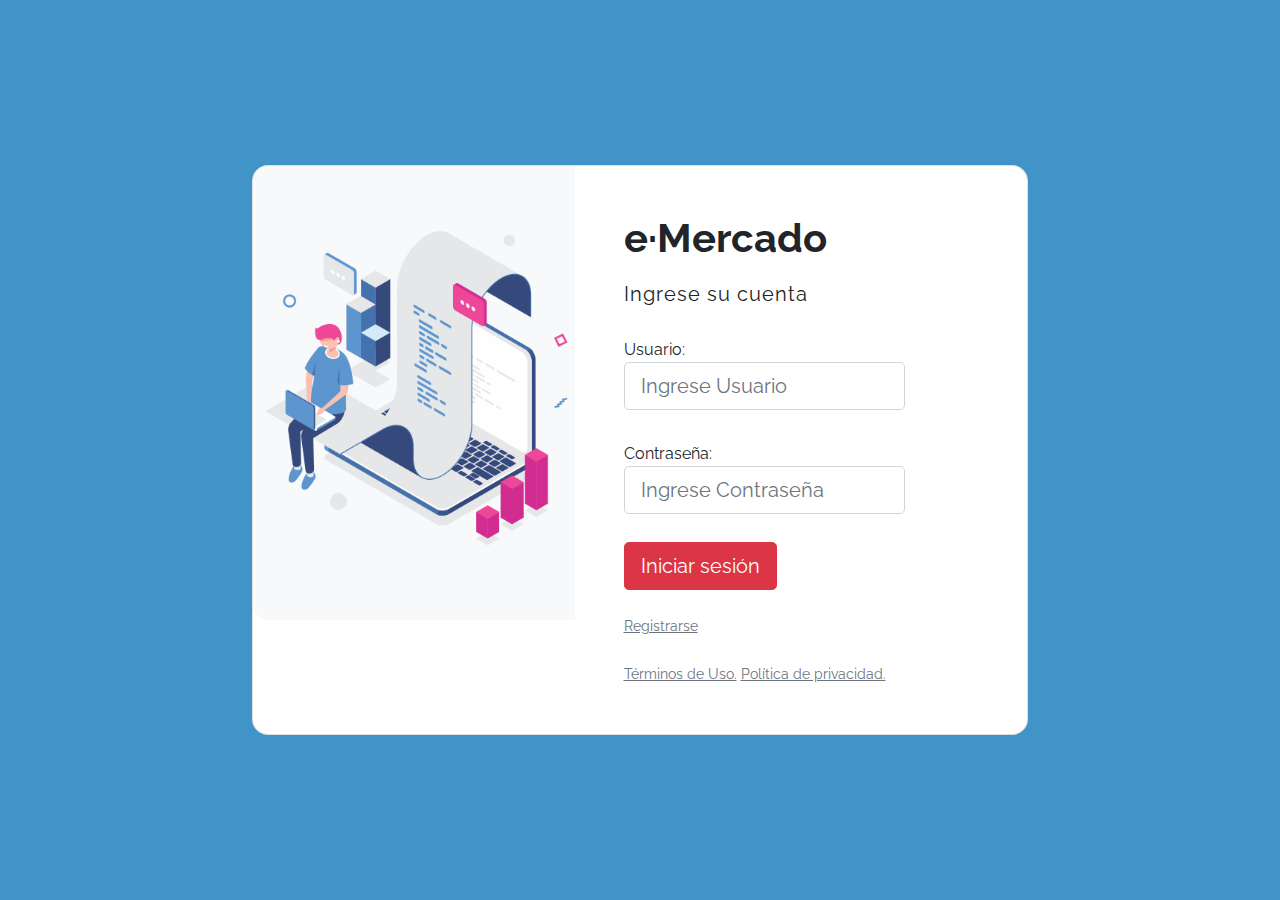
==== cart.html @ 57d696bf "4 Entrega & Modificaciones" ====
<!DOCTYPE html>
<html lang="es">

<head>
  <meta http-equiv="Content-Type" content="text/html; charset=UTF-8">
  <meta name="viewport" content="width=device-width, initial-scale=1, shrink-to-fit=no">
  <title>eMercado - Todo lo que busques está aquí</title>
  <link href="https://fonts.googleapis.com/css?family=Raleway:300,300i,400,400i,700,700i,900,900i" rel="stylesheet">
  <link href="css/bootstrap.min.css" rel="stylesheet">
  <link href="css/font-awesome.min.css" rel="stylesheet">
  <link href="css/styles.css" rel="stylesheet">
</head>

<body>
  <nav class="navbar navbar-expand-lg navbar-dark bg-dark p-1">
    <div class="container">
      <button class="navbar-toggler" type="button" data-bs-toggle="collapse" data-bs-target="#navbarNav"
        aria-controls="navbarNav" aria-expanded="false" aria-label="Toggle navigation">
        <span class="navbar-toggler-icon"></span>
      </button>
      <div class="collapse navbar-collapse" id="navbarNav">
        <ul class="navbar-nav w-100 justify-content-between">
          <li class="nav-item">
            <a class="nav-link" href="index.html">Inicio</a>
          </li>
          <li class="nav-item">
            <a class="nav-link" href="categories.html">Categorías</a>
          </li>
          <li class="nav-item">
            <a class="nav-link" href="sell.html">Vender</a>
          </li>
          <div class="dropdown">
            <button class="btn btn-danger dropdown-toggle" type="button" id="usuario" data-bs-toggle="dropdown" aria-expanded="false">
            </button>
            <ul class="dropdown-menu" aria-labelledby="dropdownMenuButton1">
              <li><a class="dropdown-item" href="/cart.html">Mi Carrito</a></li>
              <li><a class="dropdown-item" href="/my-profile.html">Mi Perfil</a></li>
              <li><a class="dropdown-item" id="cerrar">Cerrar Sesion</a></li>
            </ul>
          </div> 
          
          <li class="nav-item">
          </li>
        </ul>
      </div>
    </div>
  </nav>
  <main>
    <div class="container">
      <div class="alert alert-danger text-center" role="alert">
        <h4 class="alert-heading">Carrito</h4>
      </div>
    </div>
  </main>
  <footer class="text-muted">
    <div class="container">
      <p class="float-end">
        <a href="#">Volver arriba</a>
      </p>
      <p>Este sitio forma parte de <a href="https://jovenesaprogramar.edu.uy/" target="_blank">Jovenes a Programar</a> -
        2022</p>
      <p>Clickea <a target="_blank" href="Letra.pdf">aquí</a> para descargar la letra del obligatorio.</p>
    </div>
  </footer>
  <div id="spinner-wrapper">
    <div class="lds-ring">
      <div></div>
      <div></div>
      <div></div>
      <div></div>
    </div>
  </div>
  <script src="js/bootstrap.bundle.min.js"></script>
  <script src="js/init.js"></script>
  <script src="js/cart.js"></script>
  <script src="js/session.js"></script>
</body>

</html>
---- css/styles.css ----
.jumbotron,
.card-body,
.container,
.site-header {
  font-family: 'Raleway', serif !important;
}

.jumbotron .display-4 {
  font-weight: bold;
}

nav a {
  text-decoration: none;
}

.bd-placeholder-img {
  font-size: 1.125rem;
  text-anchor: middle;
  -webkit-user-select: none;
  -moz-user-select: none;
  -ms-user-select: none;
  user-select: none;
}

@media (min-width: 768px) {
  .bd-placeholder-img-lg {
    font-size: 3.5rem;
  }
}

.jumbotron {
  height: 50vh;
  padding: 5em inherit;
  margin-bottom: 0;
  background-color: #53C0FB;
  background: url('../img/cover_back.png');
  background-size: cover;
  background-position: center;
  background-repeat: no-repeat;
  color: black;
  font-weight: bold;
}

@media (min-width: 768px) {
  .jumbotron {
    padding-top: 6rem;
    padding-bottom: 6rem;
  }
}

.jumbotron p:last-child {
  margin-bottom: 0;
}

.jumbotron-heading {
  font-weight: 300;
}

.jumbotron .container {
  max-width: 40rem;
  background-color: rgba(255, 255, 255, 0.5);
  border-radius: 10px;
  text-shadow: 1px 1px 2px grey;
}

.jumbotron .lead {
  font-size: 38px;
}

footer {
  padding-top: 3rem;
  padding-bottom: 3rem;
}

footer p {
  margin-bottom: .25rem;
}

.site-header a {
  color: white;
  transition: ease-in-out color .15s;
}

.site-header .dropdown-menu a {
  color: black;
}

.dropzone {
  border: 2px dashed #0087F7;
  border-radius: 5px;
  background: white;
}

.img-fit {
  max-height: 100%;
}

.alert {
  position: fixed;
  top: 80px;
  width: 50%;
  left: 50%;
  transform: translate(-50%, 0);
}

.lds-ring {
  display: inline-block;
  position: relative;
  width: 64px;
  height: 64px;
  top: 50%;
  left: 50%;
}

.cursor-active {
  cursor: pointer;
}

.left {
  float: left;
  padding: 4px;
  background-color: rgba(255, 255, 255, 0.5);
}

.lds-ring div {
  box-sizing: border-box;
  display: block;
  position: absolute;
  width: 51px;
  height: 51px;
  margin: 6px;
  border: 6px solid #fff;
  border-radius: 50%;
  animation: lds-ring 1.2s cubic-bezier(0.5, 0, 0.5, 1) infinite;
  border-color: #fff transparent transparent transparent;
}

.lds-ring div:nth-child(1) {
  animation-delay: -0.45s;
}

.lds-ring div:nth-child(2) {
  animation-delay: -0.3s;
}

.lds-ring div:nth-child(3) {
  animation-delay: -0.15s;
}

@keyframes lds-ring {
  0% {
    transform: rotate(0deg);
  }

  100% {
    transform: rotate(360deg);
  }
}

.signin {
  width: 100%;
  max-width: 330px;
  padding: 15px;
  margin: auto;
}

#spinner-wrapper {
  position: fixed;
  background-color: rgba(0, 0, 0, 0.5);
  width: 100%;
  height: 100%;
  top: 0;
  left: 0;
  z-index: 1021;
  display: none;
}

main {
  min-height: calc(100vh - 210px);
}

a.custom-card,
a.custom-card:hover {
  color: inherit;
  text-decoration: inherit;
}

.checked {
  color: orange;
}

.incompleto {
  border-color: red;
}

#cerrar {
  display: none;
}

.container {
  max-width: 960px;
}

.alert {
  position: fixed;
  top: 80px;
  width: 50%;
  left: 50%;
  transform: translate(-50%, 0);
}

#estrellas {
  color: orange;
}
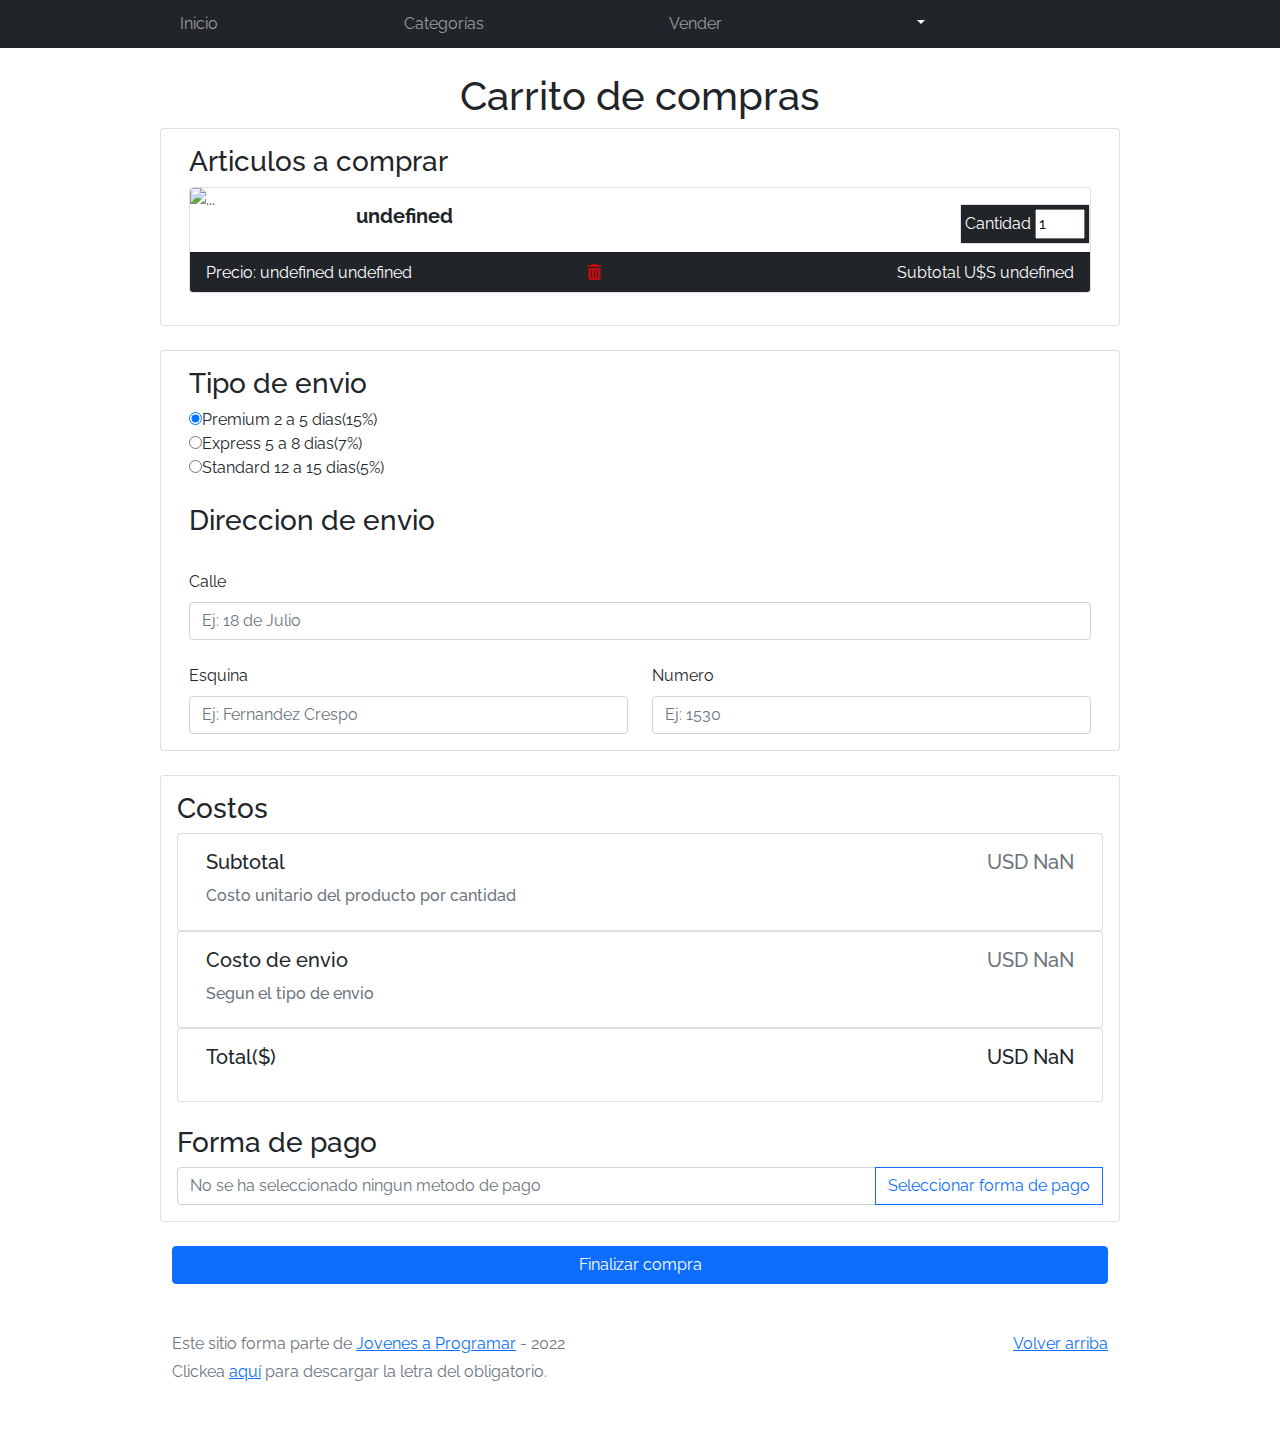
==== commit 6f41ea6a: "5, 6 Entrega y modificaciones" ====
--- a/cart.html
+++ b/cart.html
@@ -9,6 +9,7 @@
   <link href="css/bootstrap.min.css" rel="stylesheet">
   <link href="css/font-awesome.min.css" rel="stylesheet">
   <link href="css/styles.css" rel="stylesheet">
+  <script src="//cdn.jsdelivr.net/npm/sweetalert2@11"></script>
 </head>
 
 <body>
@@ -30,15 +31,15 @@
             <a class="nav-link" href="sell.html">Vender</a>
           </li>
           <div class="dropdown">
-            <button class="btn btn-danger dropdown-toggle" type="button" id="usuario" data-bs-toggle="dropdown" aria-expanded="false">
+            <button class="btn btn-dark dropdown-toggle" type="button" id="usuario" data-bs-toggle="dropdown" aria-expanded="false">
             </button>
-            <ul class="dropdown-menu" aria-labelledby="dropdownMenuButton1">
-              <li><a class="dropdown-item" href="/cart.html">Mi Carrito</a></li>
-              <li><a class="dropdown-item" href="/my-profile.html">Mi Perfil</a></li>
-              <li><a class="dropdown-item" id="cerrar">Cerrar Sesion</a></li>
+            <ul class="dropdown-menu dropdown-menu" aria-labelledby="dropdownMenuButton2" id="dark">
+              <li><a class="dropdown-item text-center" href="/my-profile.html"><span id="fa-user"><i class="fas fa-user"></i> </span>Mi Perfil</a></li>
+              <li><a class="dropdown-item text-center" href="/cart.html"><span id="fa-cart"><i class="fas fa-cart-arrow-down"></i> </span> Mi Carrito</a> </li>
+              <li><hr class="dropdown-divider"></li>
+              <li><a class="dropdown-item text-center" href="#" id="cerrar"><span id="fa-session"><i class="fas fa-user-lock"></i> </span>Cerrar Sesion</a></li>
             </ul>
-          </div> 
-          
+          </div>
           <li class="nav-item">
           </li>
         </ul>
@@ -46,12 +47,210 @@
     </div>
   </nav>
   <main>
-    <div class="container">
-      <div class="alert alert-danger text-center" role="alert">
-        <h4 class="alert-heading">Carrito</h4>
-      </div>
-    </div>
+    <br>
+    <form class="needs-validation" novalidate>
+    <div class="container text-center">
+      <h1>Carrito de compras</h1>
+    </div>
+    <div class="container card p-3 bg-white col-4 w-auto h-auto">
+      <h3 class="container">Articulos a comprar</h3>
+    <div class="container " id="mostrar">
+    </div>
+    </div>
+    <br>
+    <div class="container card p-3 bg-white col-4 w-auto h-auto">
+      <div class="container ">
+        <h3>Tipo de envio</h3>
+        <input type="radio" name="tipoDeEnvio" value=0.15 checked>Premium 2 a 5 dias(15%) <br>
+        <input type="radio" name="tipoDeEnvio" value=0.07>Express 5 a 8 dias(7%) <br>
+        <input type="radio" name="tipoDeEnvio" value=0.05>Standard 12 a 15 dias(5%) <br>
+        <br><h3>Direccion de envio</h3>
+        <br>
+        <div class="row">
+          <div class="col-12">
+            
+            <label for="validationCustom01" class="form-label">Calle</label>
+            <input type="text" class="form-control" placeholder="Ej: 18 de Julio" required>
+            <div class="invalid-feedback">
+              Agregar Calle
+            </div>
+            <div class="valid-feedback">
+              Calle Ingresada Correctamente
+            </div>
+          </div>
+          
+          <div class="col"><br>
+            <label for="validationCustom02" class="form-label">Esquina</label>
+            <input type="text" class="form-control" placeholder="Ej: Fernandez Crespo" required>
+            <div class="invalid-feedback">
+              Agregar Esquina
+            </div>
+            <div class="valid-feedback">
+              Esquina Ingresada Correctamente
+            </div>
+          </div>
+          <div class="col"> <br>
+          
+            <label for="validationCustom03" class="form-label">Numero</label>
+            <input type="text" minlength="1" maxlength="20" class="form-control" placeholder="Ej: 1530" required >
+            <div class="invalid-feedback">
+              Agregar Numero de puerta
+            </div>
+            <div class="valid-feedback">
+              Numero Ingresado Correctamente
+            </div>
+          </div>
+        </div>
+      </div>
+    </div>
+    <br>
+   
+    <div class="container card p-3 bg-white col-4 w-auto h-auto">
+    
+      <h3>Costos</h3>
+    
+    
+    <div class="container card" >
+      <div class="card-body">
+        <div class="card-title d-flex">
+          <h5 class="me-auto">Subtotal</h5>
+          <h5 class="text-end text-muted">USD <span id="costo"></span></h5>
+        </div>
+        <h6 class="card-subtitle mb-2 text-muted">Costo unitario del producto por cantidad </h6>
+      </div>
+    </div>
+    <div class="container card" >
+      <div class="card-body">
+        <div class="card-title d-flex">
+          <h5 class="me-auto">Costo de envio</h5>
+          <h5 class="text-end text-muted">USD <span id='porcentajeEnvio'></span></h5>
+        </div>
+        <h6 class="card-subtitle mb-2 text-muted">Segun el tipo de envio</h6>
+      </div>
+    </div>
+    <div class="container card" >
+      <div class="card-body">
+        <div class="card-title d-flex">
+          <h5 class="me-auto">Total($)</h5>
+          <h5 class="text-end">USD <span id='total'></span></h5>
+        </div>
+      </div>
+    </div>
+    <br>
+    <h3>Forma de pago</h3>
+    <div class="input-group">
+      <input type="text" id="seleccion" class="form-control" placeholder="No se ha seleccionado ningun metodo de pago" aria-label="Recipient's username" maxlength="0" aria-describedby="button-addon2" required>
+      <button id="hola" class="btn btn-outline-primary" type="button" data-bs-toggle="modal" data-bs-target="#exampleModal">Seleccionar forma de pago</button>
+      <div class="invalid-feedback">
+        Ingresar Metodo de pago
+      </div>
+      <div class="valid-feedback">
+        Metodo Ingresado Correctamente
+      </div>
+    </div>
+    </div>
+    <br>
+    <div class="container d-grid ">
+      <button class="btn btn-primary" type="submit" >Finalizar compra</button>
+    </div>
+  </form>
+
+    <!-- Modal -->
+    <form class="needs-validation" id="formDeModal" novalidate>
+    <div class="modal fade" id="exampleModal" tabindex="-1" aria-labelledby="exampleModalLabel" aria-hidden="true">
+      <div class="modal-dialog">
+        <div class="modal-content">
+          <div class="modal-header">
+            <h5 class="modal-title" id="exampleModalLabel">Forma de pago</h5>
+            <button type="button" class="btn-close" data-bs-dismiss="modal" aria-label="Close"></button>
+          </div>
+          <div class="modal-body">
+            <div class="accordion" id="accordionExample">
+              <div class="accordion-item">
+                <h2 class="accordion-header" id="headingOne">
+                  <button class="accordion-button" type="button" data-bs-toggle="collapse" data-bs-target="#collapseOne" aria-expanded="true" aria-controls="collapseOne">
+                    Tarjeta de credito
+                  </button>
+                </h2>
+                <div id="collapseOne" class="accordion-collapse collapse show" aria-labelledby="headingOne" data-bs-parent="#accordionExample">
+                  <div class="accordion-body">
+                    
+                    <input id="tarjetaCredito" type="radio" name="formaDePago" value="Tarjeta de credito">Tarjeta de credito
+                    <hr>
+                    <div class="row gy-3">
+                      <div class="col-md-6">
+                      <label for="cc-name" class="form-label">Número de tarjeta</label>
+                      <input type="tel" class="form-control" placeholder="####-####-####-####" maxlength="18" id="numeroDeTarjeta" pattern="[0-9]{13,18}" required>
+                      <div class="invalid-feedback">
+                        Ingresar tarjeta valida (entre 13 y 18 digitos)
+                      </div>
+                      <div class="valid-feedback">
+                        Tarjeta Ingresada Correctamente
+                      </div>
+                      </div>
+                      <div class="col-md-6">
+                      <label for="cc-number" class="form-label">Codigo de seg(CVV)</label>
+                      <input type="tel" class="form-control" placeholder="###" maxlength="3" id="cvv" pattern="[0-9]{3}" required>
+                      <div class="invalid-feedback">
+                        Ingresar Codigo valido (3 digitos)
+                      </div>
+                      <div class="valid-feedback">
+                        Codigo Ingresado Correctamente
+                      </div>
+                      </div>
+                      
+                      <div class="col-md-6">
+                      <label for="cc-expiration" class="form-label">Vencimiento (MM/AA)</label>
+                      <input type="text" class="form-control" minlength="5" maxlength="5" id="vencimiento" placeholder="MM/AA" required>
+                      <div class="invalid-feedback">
+                        Ingresar fecha (Formato valido MM/AA)
+                      </div>
+                      <div class="valid-feedback">
+                        Fecha Ingresada Correctamente
+                      </div>
+                      </div>
+                      </div>
+                  </div>
+                </div>
+              </div>
+              <div class="accordion-item">
+                <h2 class="accordion-header" id="headingTwo">
+                  <button class="accordion-button collapsed" type="button" data-bs-toggle="collapse" data-bs-target="#collapseTwo" aria-expanded="false" aria-controls="collapseTwo">
+                    Transferencia bancaria
+                  </button>
+                </h2>
+                <div id="collapseTwo" class="accordion-collapse collapse" aria-labelledby="headingTwo" data-bs-parent="#accordionExample">
+                  <div class="accordion-body">
+                    <input id= "transferenciaBancaria" type="radio" name="formaDePago" value="Transferencia bancaria">Transferencia bancaria
+                    <br>
+                    <hr>
+                    <div class="row gy-3">
+                      <div class="col-md-8">
+                      <label for="cc-name" class="form-label">Número de cuenta</label>
+                      <input type="tel" class="form-control text-center" maxlength="24" placeholder="####-####-####-####-####" id="numeroDeCuenta" pattern="[0-9,a-z,A-Z]{14,24}" required>
+                      <div class="invalid-feedback">
+                        Ingresar numero de cuenta (Entre 14 y 24 digitos)
+                      </div>
+                      <div class="valid-feedback">
+                        Transferencia Ingresada Correctamente
+                      </div>
+                      </div>
+                    </div>
+                  </div>
+                </div>
+              </div>
+            </div>
+          </div>
+          <div class="modal-footer">
+            <button type="button" class="btn btn-secondary" data-bs-dismiss="modal" id="guardar">Cerrar</button>
+            <button type="submit" class="btn btn-primary" id="sweetAlert">Guardar</button>
+          </div>
+        </div>
+      </div>
+    </div>
+    </form>
   </main>
+  
   <footer class="text-muted">
     <div class="container">
       <p class="float-end">
--- a/css/styles.css
+++ b/css/styles.css
@@ -21,6 +21,7 @@
   -ms-user-select: none;
   user-select: none;
 }
+
 
 @media (min-width: 768px) {
   .bd-placeholder-img-lg {
@@ -213,3 +214,47 @@
   color: orange;
 }
 
+#basura {
+  color: rgb(189, 13, 13);
+}
+
+#fa-user {
+  color: #0087F7;
+  
+}
+
+#fa-cart {
+  color: green;
+}
+
+#fa-session {
+  color: rgb(189, 13, 13);
+}
+
+#e-mercado {
+  color: #D12D90;
+  font-size: xxx-large;
+  letter-spacing: 4px;
+}
+
+#inicio{
+  background-color: #D12D90;
+}
+
+#e-pass{
+  color: #D12D90;
+}
+
+#e-user{
+  color: #D12D90;
+}
+
+
+
+
+
+
+
+
+
+
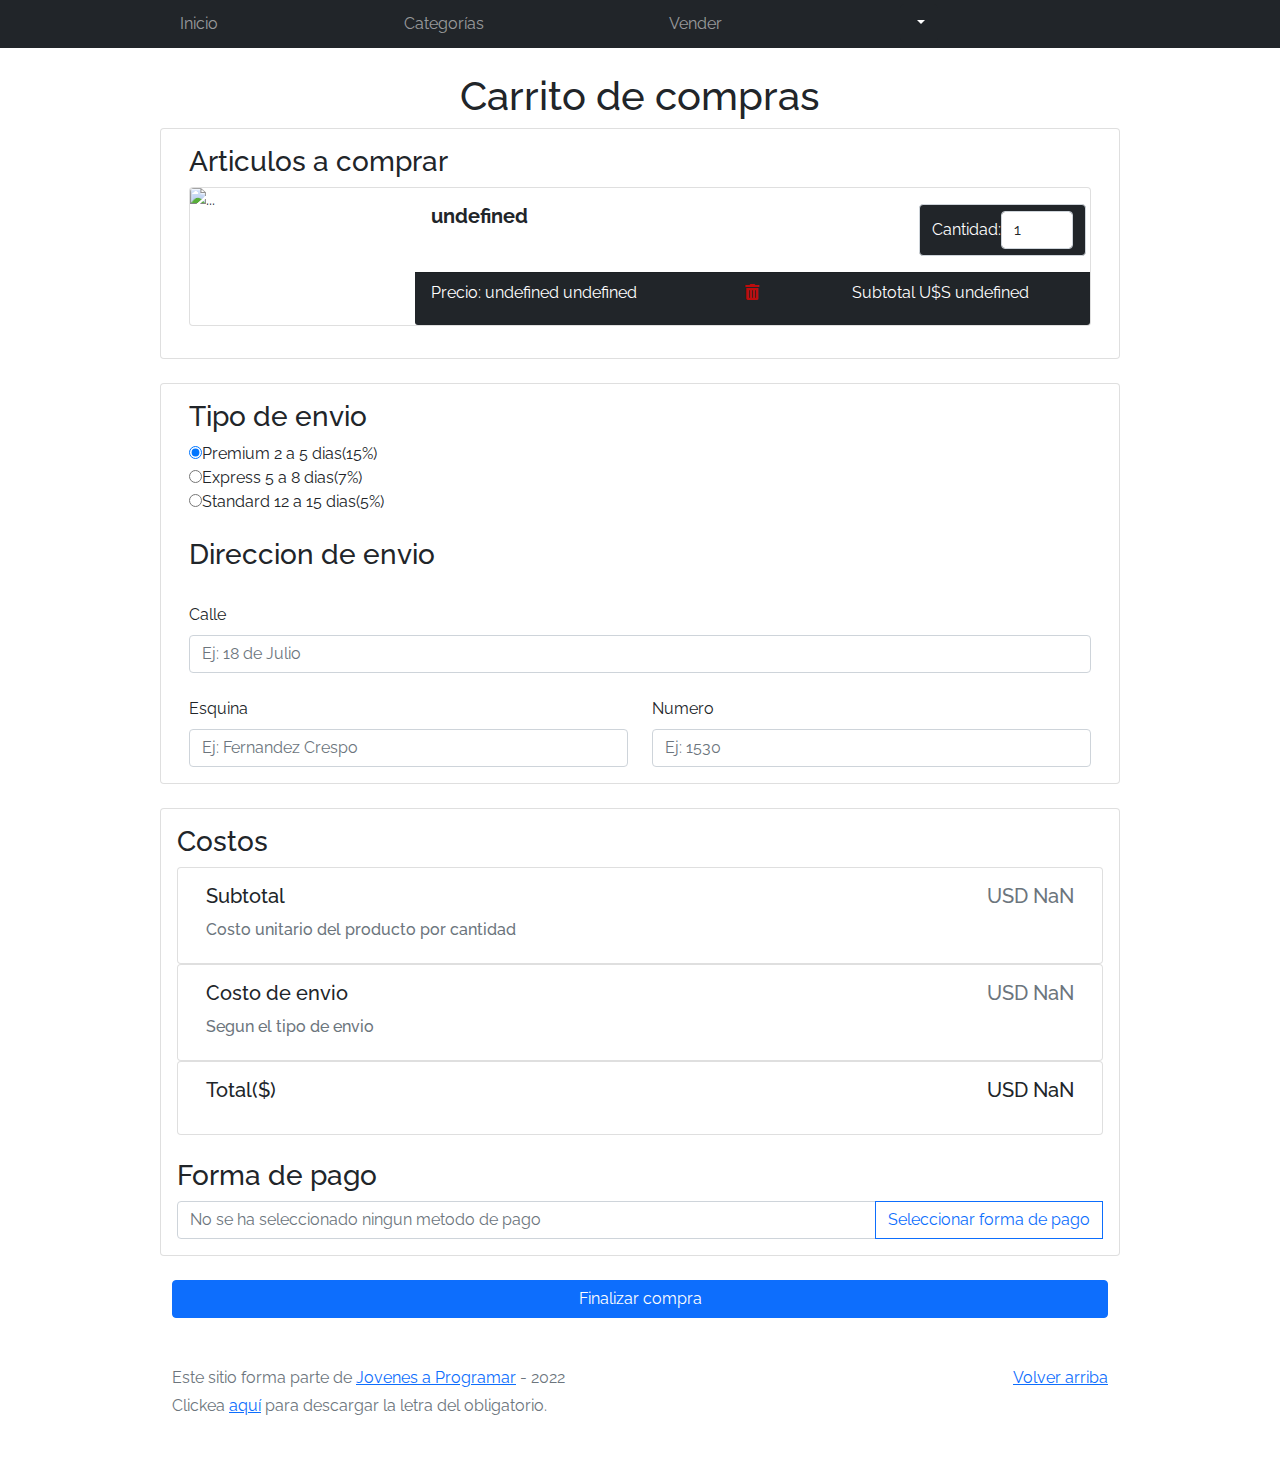
==== commit 5a31aea4: "Entrega 7 Y Modificaciones" ====
--- a/cart.html
+++ b/cart.html
@@ -13,6 +13,7 @@
 </head>
 
 <body>
+  <!-- BarraNavegacionYDropDownMenu -->
   <nav class="navbar navbar-expand-lg navbar-dark bg-dark p-1">
     <div class="container">
       <button class="navbar-toggler" type="button" data-bs-toggle="collapse" data-bs-target="#navbarNav"
@@ -31,11 +32,11 @@
             <a class="nav-link" href="sell.html">Vender</a>
           </li>
           <div class="dropdown">
-            <button class="btn btn-dark dropdown-toggle" type="button" id="usuario" data-bs-toggle="dropdown" aria-expanded="false">
+            <button class="btn btn-dark dropdown-toggle" type="button" id="email" data-bs-toggle="dropdown" aria-expanded="false">
             </button>
             <ul class="dropdown-menu dropdown-menu" aria-labelledby="dropdownMenuButton2" id="dark">
-              <li><a class="dropdown-item text-center" href="/my-profile.html"><span id="fa-user"><i class="fas fa-user"></i> </span>Mi Perfil</a></li>
-              <li><a class="dropdown-item text-center" href="/cart.html"><span id="fa-cart"><i class="fas fa-cart-arrow-down"></i> </span> Mi Carrito</a> </li>
+              <li><a class="dropdown-item text-center" href="my-profile.html"><span id="fa-user"><i class="fas fa-user"></i> </span>Mi Perfil</a></li>
+              <li><a class="dropdown-item text-center" href="cart.html"><span id="fa-cart"><i class="fas fa-cart-arrow-down"></i> </span> Mi Carrito</a> </li>
               <li><hr class="dropdown-divider"></li>
               <li><a class="dropdown-item text-center" href="#" id="cerrar"><span id="fa-session"><i class="fas fa-user-lock"></i> </span>Cerrar Sesion</a></li>
             </ul>
@@ -46,29 +47,28 @@
       </div>
     </div>
   </nav>
-  <main>
-    <br>
-    <form class="needs-validation" novalidate>
+  <!-- FinBarraNavegacionYDropDownMenu -->
+  <main> <br>
+    
     <div class="container text-center">
       <h1>Carrito de compras</h1>
     </div>
     <div class="container card p-3 bg-white col-4 w-auto h-auto">
       <h3 class="container">Articulos a comprar</h3>
-    <div class="container " id="mostrar">
-    </div>
-    </div>
-    <br>
+      <div class="container " id="mostrar"></div>
+    </div> <br>
     <div class="container card p-3 bg-white col-4 w-auto h-auto">
       <div class="container ">
         <h3>Tipo de envio</h3>
         <input type="radio" name="tipoDeEnvio" value=0.15 checked>Premium 2 a 5 dias(15%) <br>
         <input type="radio" name="tipoDeEnvio" value=0.07>Express 5 a 8 dias(7%) <br>
-        <input type="radio" name="tipoDeEnvio" value=0.05>Standard 12 a 15 dias(5%) <br>
-        <br><h3>Direccion de envio</h3>
+        <input type="radio" name="tipoDeEnvio" value=0.05>Standard 12 a 15 dias(5%) <br> <br>
+        <!-- Form1YCarrito -->
+        <form class="needs-validation" novalidate>
+        <h3>Direccion de envio</h3>
         <br>
         <div class="row">
           <div class="col-12">
-            
             <label for="validationCustom01" class="form-label">Calle</label>
             <input type="text" class="form-control" placeholder="Ej: 18 de Julio" required>
             <div class="invalid-feedback">
@@ -78,7 +78,6 @@
               Calle Ingresada Correctamente
             </div>
           </div>
-          
           <div class="col"><br>
             <label for="validationCustom02" class="form-label">Esquina</label>
             <input type="text" class="form-control" placeholder="Ej: Fernandez Crespo" required>
@@ -90,7 +89,6 @@
             </div>
           </div>
           <div class="col"> <br>
-          
             <label for="validationCustom03" class="form-label">Numero</label>
             <input type="text" minlength="1" maxlength="20" class="form-control" placeholder="Ej: 1530" required >
             <div class="invalid-feedback">
@@ -102,114 +100,105 @@
           </div>
         </div>
       </div>
-    </div>
-    <br>
-   
+    </div><br>
     <div class="container card p-3 bg-white col-4 w-auto h-auto">
-    
       <h3>Costos</h3>
-    
-    
-    <div class="container card" >
-      <div class="card-body">
-        <div class="card-title d-flex">
-          <h5 class="me-auto">Subtotal</h5>
-          <h5 class="text-end text-muted">USD <span id="costo"></span></h5>
-        </div>
-        <h6 class="card-subtitle mb-2 text-muted">Costo unitario del producto por cantidad </h6>
-      </div>
-    </div>
-    <div class="container card" >
-      <div class="card-body">
-        <div class="card-title d-flex">
-          <h5 class="me-auto">Costo de envio</h5>
-          <h5 class="text-end text-muted">USD <span id='porcentajeEnvio'></span></h5>
-        </div>
-        <h6 class="card-subtitle mb-2 text-muted">Segun el tipo de envio</h6>
-      </div>
-    </div>
-    <div class="container card" >
-      <div class="card-body">
-        <div class="card-title d-flex">
-          <h5 class="me-auto">Total($)</h5>
-          <h5 class="text-end">USD <span id='total'></span></h5>
-        </div>
-      </div>
-    </div>
-    <br>
-    <h3>Forma de pago</h3>
-    <div class="input-group">
-      <input type="text" id="seleccion" class="form-control" placeholder="No se ha seleccionado ningun metodo de pago" aria-label="Recipient's username" maxlength="0" aria-describedby="button-addon2" required>
-      <button id="hola" class="btn btn-outline-primary" type="button" data-bs-toggle="modal" data-bs-target="#exampleModal">Seleccionar forma de pago</button>
-      <div class="invalid-feedback">
-        Ingresar Metodo de pago
-      </div>
-      <div class="valid-feedback">
-        Metodo Ingresado Correctamente
-      </div>
-    </div>
-    </div>
-    <br>
+      <div class="container card" >
+        <div class="card-body">
+          <div class="card-title d-flex">
+            <h5 class="me-auto">Subtotal</h5>
+            <h5 class="text-end text-muted">USD <span id="costo"></span></h5>
+          </div>
+          <h6 class="card-subtitle mb-2 text-muted">Costo unitario del producto por cantidad </h6>
+        </div>
+      </div>
+      <div class="container card" >
+        <div class="card-body">
+          <div class="card-title d-flex">
+            <h5 class="me-auto">Costo de envio</h5>
+            <h5 class="text-end text-muted">USD <span id='porcentajeEnvio'></span></h5>
+          </div>
+          <h6 class="card-subtitle mb-2 text-muted">Segun el tipo de envio</h6>
+        </div>
+      </div>
+      <div class="container card" >
+        <div class="card-body">
+          <div class="card-title d-flex">
+            <h5 class="me-auto">Total($)</h5>
+            <h5 class="text-end">USD <span id='total'></span></h5>
+          </div>
+        </div>
+      </div> <br>
+      <h3>Forma de pago</h3>
+      <div class="input-group">
+        <input type="text" id="seleccion" class="form-control" placeholder="No se ha seleccionado ningun metodo de pago" aria-label="Recipient's username" maxlength="0" aria-describedby="button-addon2" required>
+        <button id="hola" class="btn btn-outline-primary" type="button" data-bs-toggle="modal" data-bs-target="#exampleModal">Seleccionar forma de pago</button>
+        <div class="invalid-feedback">
+          Ingresar Metodo de pago
+        </div>
+        <div class="valid-feedback">
+          Metodo Ingresado Correctamente
+        </div>
+      </div>
+    </div><br>
     <div class="container d-grid ">
       <button class="btn btn-primary" type="submit" >Finalizar compra</button>
     </div>
   </form>
-
-    <!-- Modal -->
+    <!-- FinForm1YCarrito -->
+    <!-- Form2YModal -->
     <form class="needs-validation" id="formDeModal" novalidate>
-    <div class="modal fade" id="exampleModal" tabindex="-1" aria-labelledby="exampleModalLabel" aria-hidden="true">
-      <div class="modal-dialog">
-        <div class="modal-content">
-          <div class="modal-header">
-            <h5 class="modal-title" id="exampleModalLabel">Forma de pago</h5>
-            <button type="button" class="btn-close" data-bs-dismiss="modal" aria-label="Close"></button>
-          </div>
-          <div class="modal-body">
-            <div class="accordion" id="accordionExample">
-              <div class="accordion-item">
-                <h2 class="accordion-header" id="headingOne">
-                  <button class="accordion-button" type="button" data-bs-toggle="collapse" data-bs-target="#collapseOne" aria-expanded="true" aria-controls="collapseOne">
-                    Tarjeta de credito
-                  </button>
-                </h2>
-                <div id="collapseOne" class="accordion-collapse collapse show" aria-labelledby="headingOne" data-bs-parent="#accordionExample">
-                  <div class="accordion-body">
-                    
-                    <input id="tarjetaCredito" type="radio" name="formaDePago" value="Tarjeta de credito">Tarjeta de credito
-                    <hr>
-                    <div class="row gy-3">
+      <div class="modal fade" id="exampleModal" tabindex="-1" aria-labelledby="exampleModalLabel" aria-hidden="true">
+        <div class="modal-dialog">
+          <div class="modal-content">
+            <div class="modal-header">
+              <h5 class="modal-title" id="exampleModalLabel">Forma de pago</h5>
+              <button type="button" class="btn-close" data-bs-dismiss="modal" aria-label="Close"></button>
+            </div>
+            <div class="modal-body">
+              <div class="accordion" id="accordionExample">
+                <div class="accordion-item">
+                  <h2 class="accordion-header" id="headingOne">
+                    <button class="accordion-button" type="button" data-bs-toggle="collapse" data-bs-target="#collapseOne" aria-expanded="true" aria-controls="collapseOne">
+                      Tarjeta de credito
+                    </button>
+                  </h2>
+                  <div id="collapseOne" class="accordion-collapse collapse show" aria-labelledby="headingOne" data-bs-parent="#accordionExample">
+                    <div class="accordion-body">
+                      <input id="tarjetaCredito" type="radio" name="formaDePago" value="Tarjeta de credito">Tarjeta de credito
+                      <hr>
+                      <div class="row gy-3">
+                        <div class="col-md-6">
+                          <label for="cc-name" class="form-label">Número de tarjeta</label>
+                          <input type="tel" class="form-control" placeholder="####-####-####-####" maxlength="18" id="numeroDeTarjeta" pattern="[0-9]{13,18}" required>
+                          <div class="invalid-feedback">
+                            Ingresar tarjeta valida (entre 13 y 18 digitos)
+                          </div>
+                          <div class="valid-feedback">
+                            Tarjeta Ingresada Correctamente
+                          </div>
+                        </div>
+                        <div class="col-md-6">
+                          <label for="cc-number" class="form-label">Codigo de seg(CVV)</label>
+                          <input type="tel" class="form-control" placeholder="###" maxlength="3" id="cvv" pattern="[0-9]{3}" required>
+                          <div class="invalid-feedback">
+                            Ingresar Codigo valido (3 digitos)
+                          </div>
+                        <div class="valid-feedback">
+                          Codigo Ingresado Correctamente
+                        </div>
+                      </div>
                       <div class="col-md-6">
-                      <label for="cc-name" class="form-label">Número de tarjeta</label>
-                      <input type="tel" class="form-control" placeholder="####-####-####-####" maxlength="18" id="numeroDeTarjeta" pattern="[0-9]{13,18}" required>
-                      <div class="invalid-feedback">
-                        Ingresar tarjeta valida (entre 13 y 18 digitos)
-                      </div>
-                      <div class="valid-feedback">
-                        Tarjeta Ingresada Correctamente
-                      </div>
-                      </div>
-                      <div class="col-md-6">
-                      <label for="cc-number" class="form-label">Codigo de seg(CVV)</label>
-                      <input type="tel" class="form-control" placeholder="###" maxlength="3" id="cvv" pattern="[0-9]{3}" required>
-                      <div class="invalid-feedback">
-                        Ingresar Codigo valido (3 digitos)
-                      </div>
-                      <div class="valid-feedback">
-                        Codigo Ingresado Correctamente
-                      </div>
-                      </div>
-                      
-                      <div class="col-md-6">
-                      <label for="cc-expiration" class="form-label">Vencimiento (MM/AA)</label>
-                      <input type="text" class="form-control" minlength="5" maxlength="5" id="vencimiento" placeholder="MM/AA" required>
-                      <div class="invalid-feedback">
-                        Ingresar fecha (Formato valido MM/AA)
-                      </div>
-                      <div class="valid-feedback">
-                        Fecha Ingresada Correctamente
-                      </div>
-                      </div>
-                      </div>
+                        <label for="cc-expiration" class="form-label">Vencimiento (MM/AA)</label>
+                        <input type="text" class="form-control" minlength="5" maxlength="5" id="vencimiento" placeholder="MM/AA" required>
+                        <div class="invalid-feedback">
+                          Ingresar fecha (Formato valido MM/AA)
+                        </div>
+                        <div class="valid-feedback">
+                          Fecha Ingresada Correctamente
+                        </div>
+                      </div>
+                    </div>
                   </div>
                 </div>
               </div>
@@ -248,9 +237,9 @@
         </div>
       </div>
     </div>
-    </form>
+  </form>
+  <!-- FinForm2YModal -->
   </main>
-  
   <footer class="text-muted">
     <div class="container">
       <p class="float-end">
--- a/css/styles.css
+++ b/css/styles.css
@@ -251,10 +251,47 @@
 
 
 
-
-
-
-
-
-
-
+.profile-button {
+  background: rgb(99, 39, 120);
+  box-shadow: none;
+  border: none
+}
+
+#emailPerfil{
+  background-color: white;
+}
+
+#imagen123 {
+  background-image: url('/img/fondoPerfil.jpg')
+}
+
+#h{
+  height: 53.5px;
+}
+
+
+
+
+
+
+
+  
+
+
+
+
+
+
+
+
+
+
+
+
+
+
+
+
+
+
+
